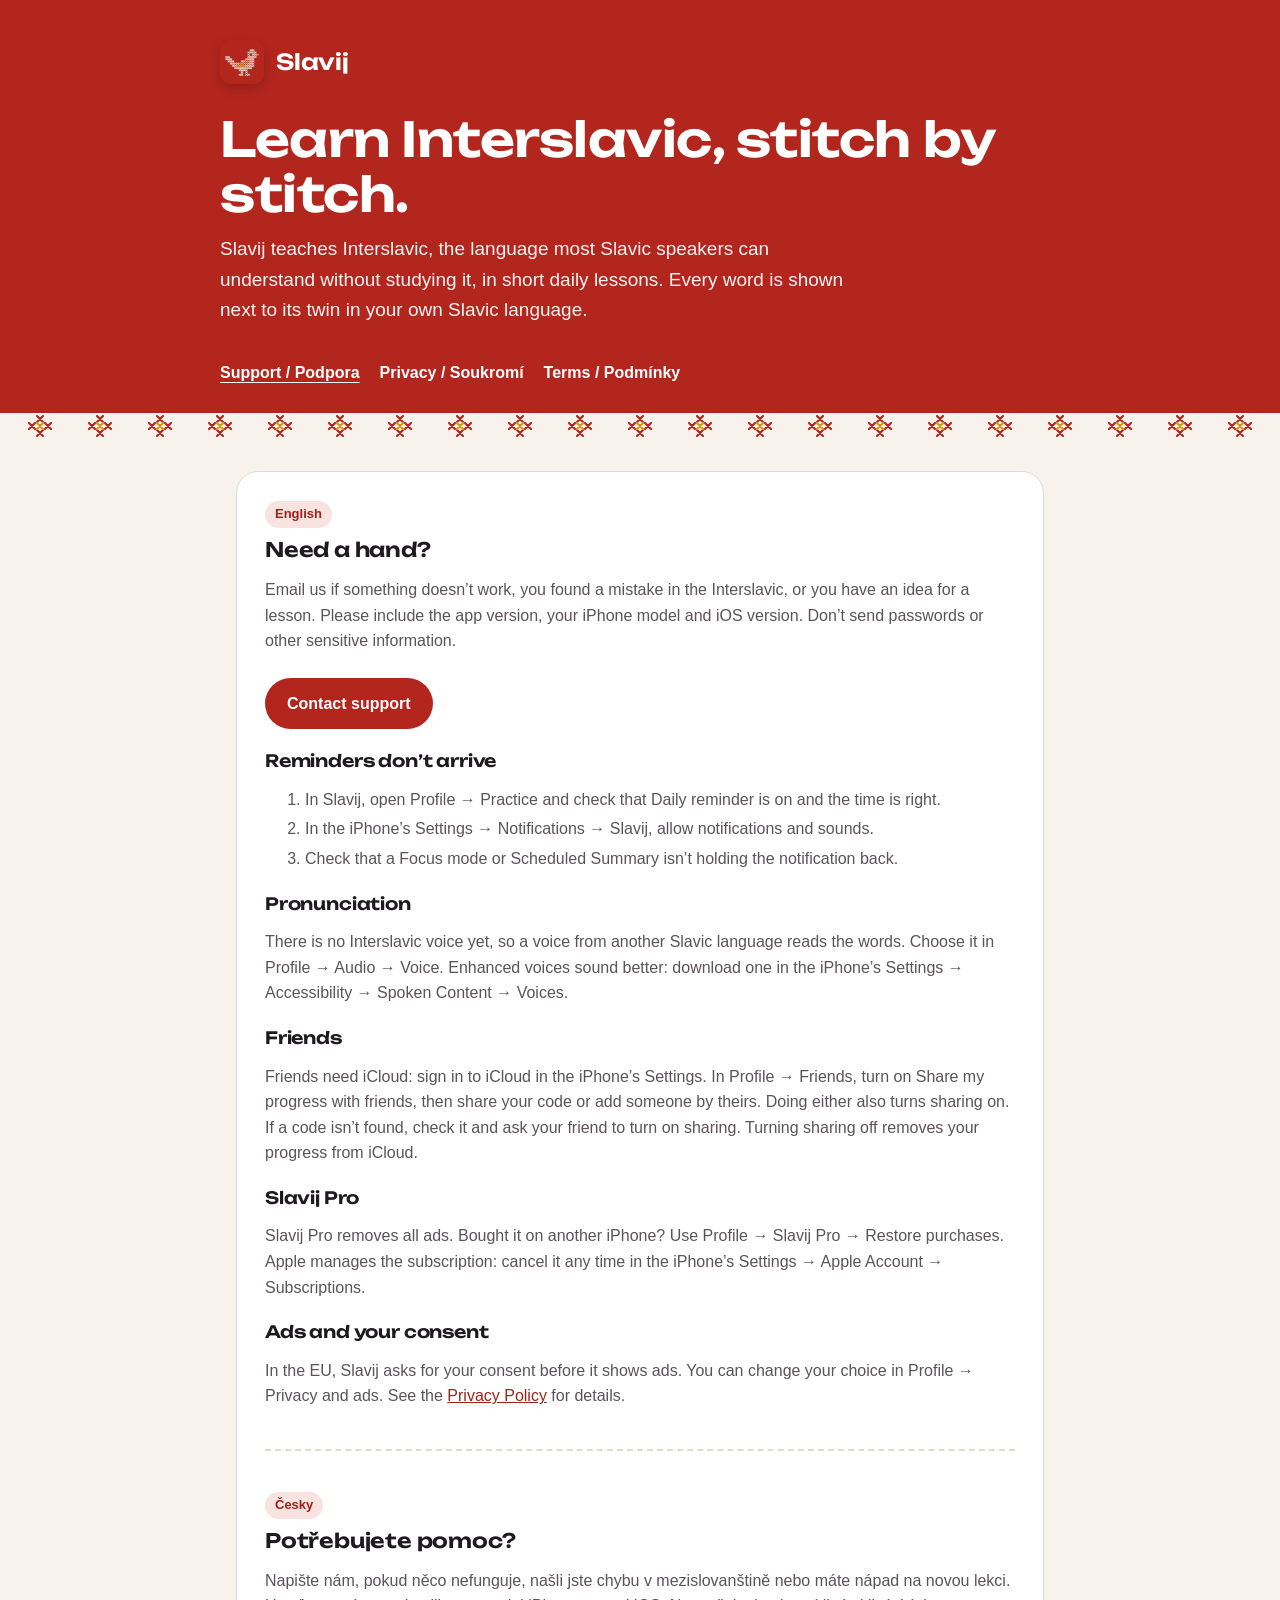
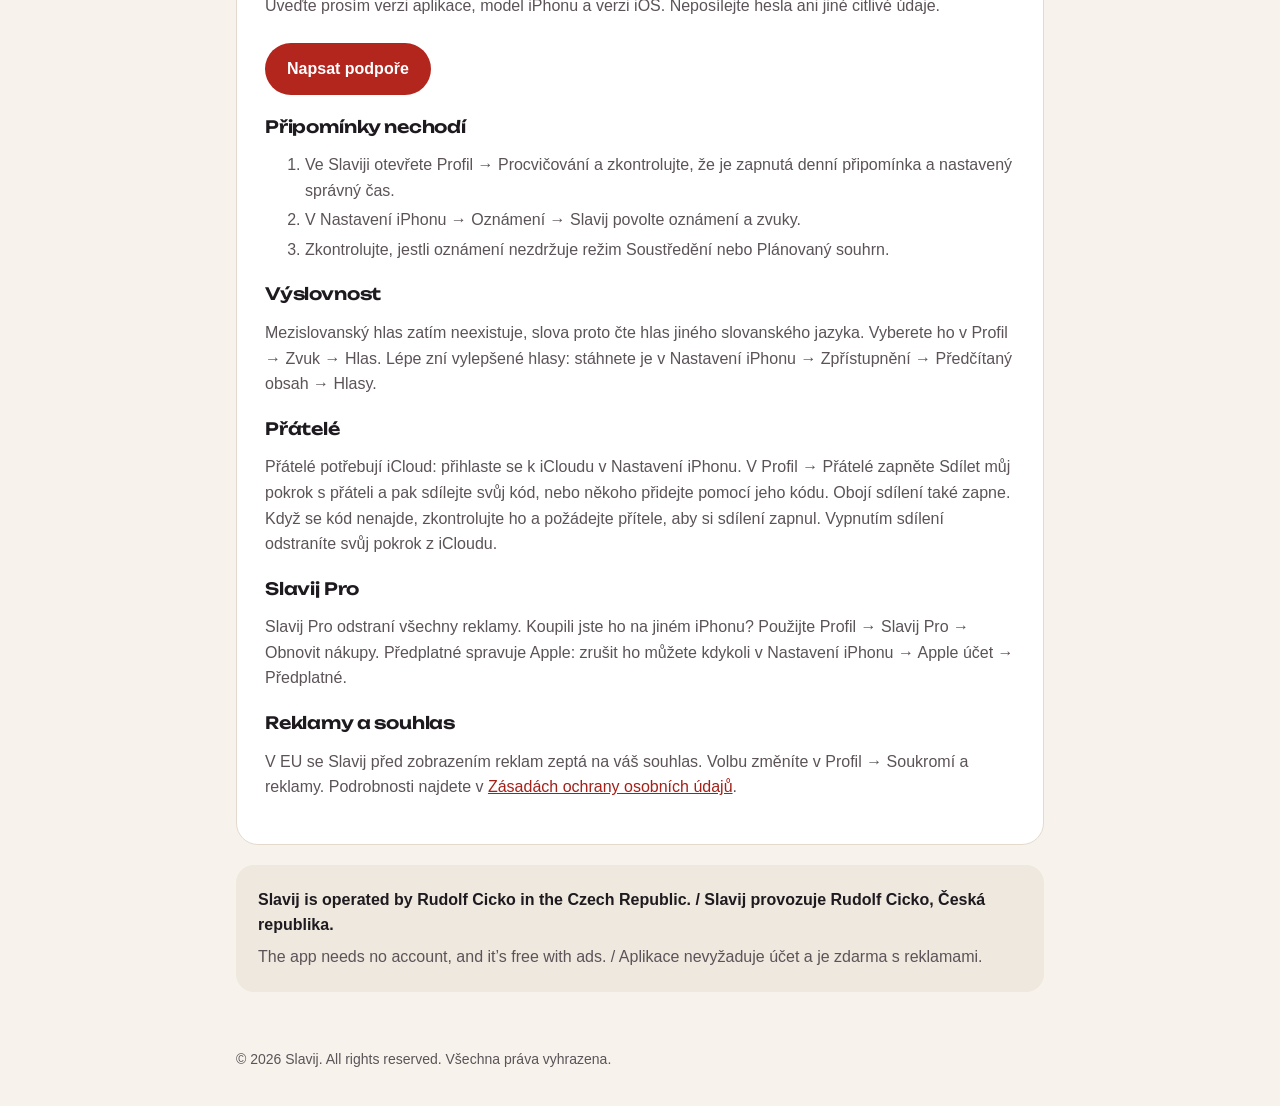
==== index.html @ 44ebeb4c "Site: support, privacy policy and terms pages English and Czech, styled like the Slavij app. Copied " ====
<!doctype html>
<html lang="en">
  <head>
    <meta charset="utf-8">
    <meta name="viewport" content="width=device-width, initial-scale=1">
    <title>Slavij – Support / Podpora</title>
    <meta name="description" content="Support for Slavij, an app for learning Interslavic. Podpora aplikace Slavij pro výuku mezislovanštiny.">
    <link rel="stylesheet" href="styles.css">
    <link rel="icon" href="icon.png">
    <link rel="apple-touch-icon" href="icon.png">
  </head>
  <body>
    <header>
      <div class="wrap">
        <div class="brand"><img src="icon.png" alt=""> Slavij</div>
        <div class="hero">
          <h1>Learn Interslavic, stitch by stitch.</h1>
          <p>Slavij teaches Interslavic, the language most Slavic speakers can understand without studying it, in short daily lessons. Every word is shown next to its twin in your own Slavic language.</p>
        </div>
        <nav aria-label="Site"><a href="index.html" aria-current="page">Support / Podpora</a><a href="privacy.html">Privacy / Soukromí</a><a href="terms.html">Terms / Podmínky</a></nav>
      </div>
    </header>
    <div class="hem" aria-hidden="true"></div>
    <main>
      <section class="card">
        <span class="lang">English</span>
        <h2 style="margin-top:0">Need a hand?</h2>
        <p>Email us if something doesn’t work, you found a mistake in the Interslavic, or you have an idea for a lesson. Please include the app version, your iPhone model and iOS version. Don’t send passwords or other sensitive information.</p>
        <a class="button" href="mailto:rudolfcickodev@gmail.com?subject=Slavij%20support">Contact support</a>

        <h3>Reminders don’t arrive</h3>
        <ol>
          <li>In Slavij, open Profile → Practice and check that Daily reminder is on and the time is right.</li>
          <li>In the iPhone’s Settings → Notifications → Slavij, allow notifications and sounds.</li>
          <li>Check that a Focus mode or Scheduled Summary isn’t holding the notification back.</li>
        </ol>

        <h3>Pronunciation</h3>
        <p>There is no Interslavic voice yet, so a voice from another Slavic language reads the words. Choose it in Profile → Audio → Voice. Enhanced voices sound better: download one in the iPhone’s Settings → Accessibility → Spoken Content → Voices.</p>

        <h3>Friends</h3>
        <p>Friends need iCloud: sign in to iCloud in the iPhone’s Settings. In Profile → Friends, turn on Share my progress with friends, then share your code or add someone by theirs. Doing either also turns sharing on. If a code isn’t found, check it and ask your friend to turn on sharing. Turning sharing off removes your progress from iCloud.</p>

        <h3>Slavij Pro</h3>
        <p>Slavij Pro removes all ads. Bought it on another iPhone? Use Profile → Slavij Pro → Restore purchases. Apple manages the subscription: cancel it any time in the iPhone’s Settings → Apple Account → Subscriptions.</p>

        <h3>Ads and your consent</h3>
        <p>In the EU, Slavij asks for your consent before it shows ads. You can change your choice in Profile → Privacy and ads. See the <a href="privacy.html">Privacy Policy</a> for details.</p>

        <hr>

        <span class="lang">Česky</span>
        <h2 style="margin-top:0">Potřebujete pomoc?</h2>
        <p>Napište nám, pokud něco nefunguje, našli jste chybu v mezislovanštině nebo máte nápad na novou lekci. Uveďte prosím verzi aplikace, model iPhonu a verzi iOS. Neposílejte hesla ani jiné citlivé údaje.</p>
        <a class="button" href="mailto:rudolfcickodev@gmail.com?subject=Slavij%20%E2%80%93%20podpora">Napsat podpoře</a>

        <h3>Připomínky nechodí</h3>
        <ol>
          <li>Ve Slaviji otevřete Profil → Procvičování a zkontrolujte, že je zapnutá denní připomínka a nastavený správný čas.</li>
          <li>V Nastavení iPhonu → Oznámení → Slavij povolte oznámení a zvuky.</li>
          <li>Zkontrolujte, jestli oznámení nezdržuje režim Soustředění nebo Plánovaný souhrn.</li>
        </ol>

        <h3>Výslovnost</h3>
        <p>Mezislovanský hlas zatím neexistuje, slova proto čte hlas jiného slovanského jazyka. Vyberete ho v Profil → Zvuk → Hlas. Lépe zní vylepšené hlasy: stáhnete je v Nastavení iPhonu → Zpřístupnění → Předčítaný obsah → Hlasy.</p>

        <h3>Přátelé</h3>
        <p>Přátelé potřebují iCloud: přihlaste se k iCloudu v Nastavení iPhonu. V Profil → Přátelé zapněte Sdílet můj pokrok s přáteli a pak sdílejte svůj kód, nebo někoho přidejte pomocí jeho kódu. Obojí sdílení také zapne. Když se kód nenajde, zkontrolujte ho a požádejte přítele, aby si sdílení zapnul. Vypnutím sdílení odstraníte svůj pokrok z iCloudu.</p>

        <h3>Slavij Pro</h3>
        <p>Slavij Pro odstraní všechny reklamy. Koupili jste ho na jiném iPhonu? Použijte Profil → Slavij Pro → Obnovit nákupy. Předplatné spravuje Apple: zrušit ho můžete kdykoli v Nastavení iPhonu → Apple účet → Předplatné.</p>

        <h3>Reklamy a souhlas</h3>
        <p>V EU se Slavij před zobrazením reklam zeptá na váš souhlas. Volbu změníte v Profil → Soukromí a reklamy. Podrobnosti najdete v <a href="privacy.html">Zásadách ochrany osobních údajů</a>.</p>
      </section>
      <section class="contact">
        <strong>Slavij is operated by Rudolf Cicko in the Czech Republic. / Slavij provozuje Rudolf Cicko, Česká republika.</strong>
        <p>The app needs no account, and it’s free with ads. / Aplikace nevyžaduje účet a je zdarma s reklamami.</p>
      </section>
    </main>
    <footer>© 2026 Slavij. All rights reserved. Všechna práva vyhrazena.</footer>
  </body>
</html>
---- styles.css ----
/* Slavij support pages: the app's "linen and cross-stitch" look (see design/README.md). */

@font-face {
  font-family: "Unbounded";
  src: url("fonts/Unbounded-SemiBold.ttf") format("truetype");
  font-weight: 600;
  font-display: swap;
}

:root {
  color-scheme: light;
  --ground: #F7F3EC;
  --surface: #FFFFFF;
  --surface-2: #EEE8DE;
  --ink: #1E1A1F;
  --muted: #5B5358;
  --line: #E3DACD;
  --rowan: #B3261E;
  --on-rowan: #FFFFFF;
  --rowan-soft: #F8E3E0;
  --rowan-ink: #A32019;
  --ochre: #D9961A;
  --pine: #2E6B4C;
  --header: #B3261E;
  --on-header: #FFFFFF;
}

@media (prefers-color-scheme: dark) {
  :root {
    color-scheme: dark;
    --ground: #141215;
    --surface: #1F1C20;
    --surface-2: #2B272C;
    --ink: #F4EFE8;
    --muted: #B5ACA9;
    --line: #3A3438;
    --rowan: #E5554A;
    --on-rowan: #1A0E0D;
    --rowan-soft: #3A1E1C;
    --rowan-ink: #F07A70;
    --ochre: #E8AE3A;
    --pine: #5CB287;
    --header: #8A1E17;
    --on-header: #FFF4F0;
  }
}

* { box-sizing: border-box; }

body {
  margin: 0;
  font-family: -apple-system, BlinkMacSystemFont, "Segoe UI", Roboto, sans-serif;
  background: var(--ground);
  color: var(--ink);
  line-height: 1.6;
  -webkit-text-size-adjust: 100%;
}

a { color: var(--rowan-ink); }

h1, h2, h3, .brand {
  font-family: "Unbounded", -apple-system, BlinkMacSystemFont, sans-serif;
  font-weight: 600;
  line-height: 1.15;
  letter-spacing: -0.01em;
}

.wrap { max-width: 840px; margin: 0 auto; }

header {
  background: var(--header);
  color: var(--on-header);
  padding: 40px 16px 0;
}

.brand { display: flex; align-items: center; gap: 12px; font-size: 22px; }
.brand img { width: 44px; height: 44px; border-radius: 11px; box-shadow: 0 4px 12px rgba(0, 0, 0, .2); }

.hero h1 { font-size: clamp(30px, 7vw, 48px); margin: 28px 0 12px; }
.hero p { font-size: 19px; max-width: 640px; margin: 0; color: var(--on-header); opacity: .95; }

nav { display: flex; flex-wrap: wrap; gap: 4px 20px; margin-top: 24px; padding-bottom: 18px; }
nav a { color: var(--on-header); font-weight: 700; text-decoration: none; padding: 10px 0; }
nav a:hover, nav a[aria-current="page"] { text-decoration: underline; text-underline-offset: 4px; }

/* The embroidered hem: a row of cross-stitched diamonds along the bottom of the header. */
.hem {
  height: 26px;
  background-color: var(--ground);
  background-image: url("data:image/svg+xml,%3Csvg xmlns='http://www.w3.org/2000/svg' width='60' height='26' viewBox='0 0 60 26'%3E%3Cg stroke-width='2.2' stroke-linecap='round'%3E%3Cg stroke='%23B3261E'%3E%3Cpath d='M27 3l6 6M33 3l-6 6M19 10l6 6M25 10l-6 6M35 10l6 6M41 10l-6 6M27 17l6 6M33 17l-6 6'/%3E%3C/g%3E%3Cpath stroke='%23D9961A' d='M27 10l6 6M33 10l-6 6'/%3E%3C/g%3E%3C/svg%3E");
  background-repeat: repeat-x;
  background-position: center;
}

main { max-width: 840px; margin: 0 auto; padding: 32px 16px 56px; }

.card {
  background: var(--surface);
  border: 1px solid var(--line);
  border-radius: 22px;
  padding: 28px;
}

h1 { font-size: 30px; margin: 0 0 12px; }
h2 { font-size: 20px; margin: 30px 0 8px; }
h3 { font-size: 17px; margin: 22px 0 6px; }
p, li { color: var(--muted); }
li + li { margin-top: 4px; }
strong { color: var(--ink); }

.lang {
  display: inline-block;
  font-size: 13px;
  font-weight: 700;
  color: var(--rowan-ink);
  background: var(--rowan-soft);
  padding: 3px 10px;
  border-radius: 999px;
  margin-bottom: 10px;
}

hr { border: none; border-top: 2px dashed var(--line); margin: 40px 0; }

.contact {
  background: var(--surface-2);
  border-radius: 18px;
  padding: 22px;
  margin-top: 20px;
}
.contact p { margin: 6px 0 0; }

.button {
  display: inline-block;
  margin-top: 8px;
  padding: 13px 22px;
  min-height: 44px;
  color: var(--on-rowan);
  background: var(--rowan);
  border-radius: 999px;
  font-weight: 700;
  text-decoration: none;
}

footer { max-width: 840px; margin: 0 auto; padding: 0 16px 36px; color: var(--muted); font-size: 14px; }

@media (max-width: 540px) {
  header { padding-top: 28px; }
  .card { padding: 20px; border-radius: 18px; }
  main { padding-top: 24px; }
}
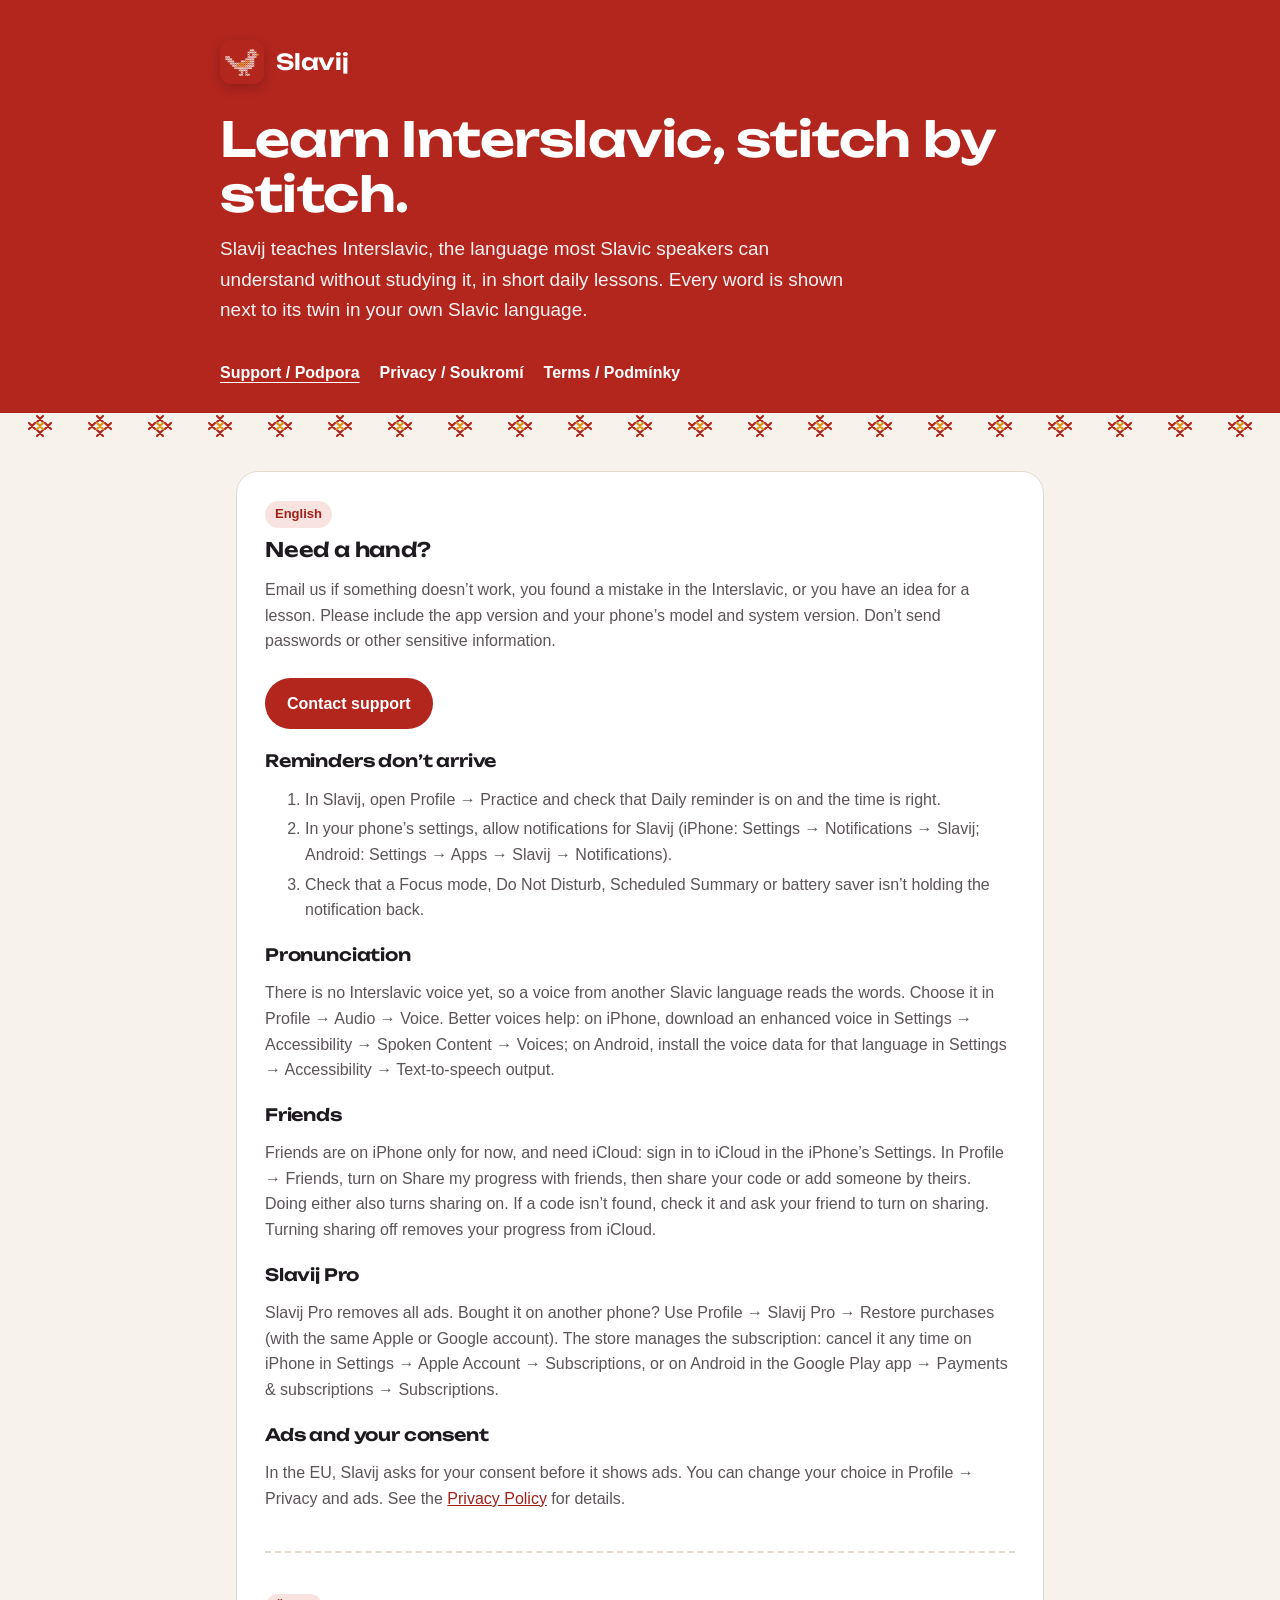
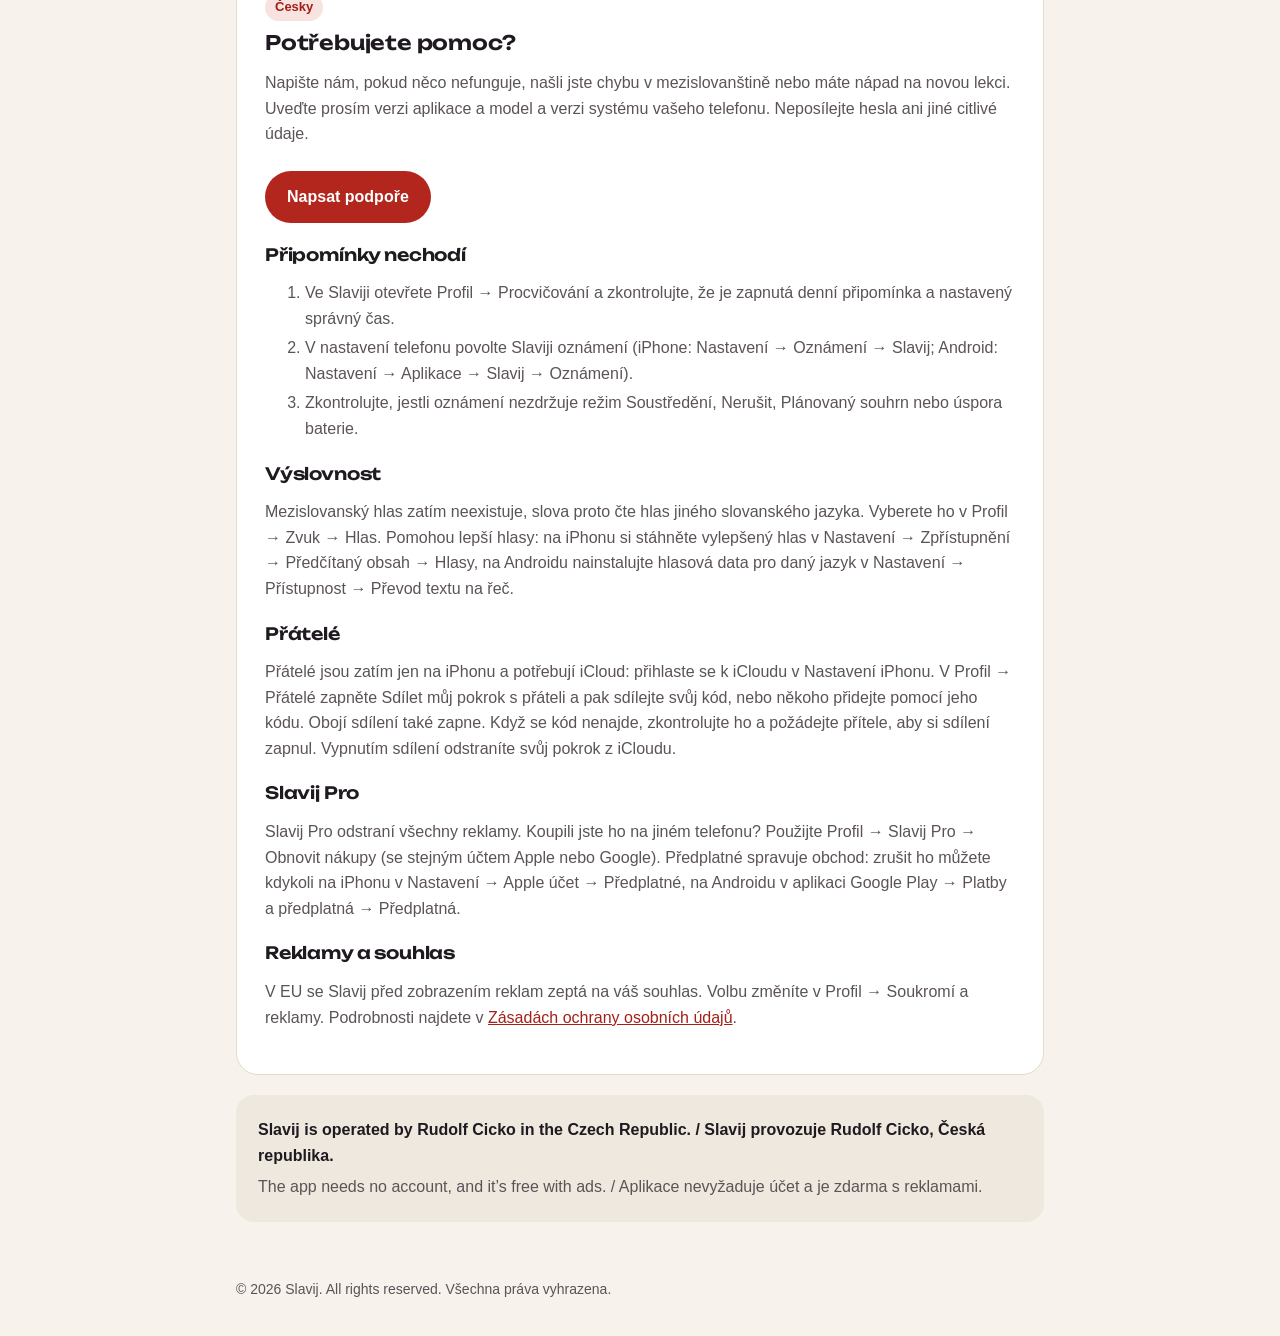
==== commit 0a093f8e: "Site: cover the Android app Google Play billing and cancellation, the Android advertising ID, Androi" ====
--- a/index.html
+++ b/index.html
@@ -25,24 +25,24 @@
       <section class="card">
         <span class="lang">English</span>
         <h2 style="margin-top:0">Need a hand?</h2>
-        <p>Email us if something doesn’t work, you found a mistake in the Interslavic, or you have an idea for a lesson. Please include the app version, your iPhone model and iOS version. Don’t send passwords or other sensitive information.</p>
+        <p>Email us if something doesn’t work, you found a mistake in the Interslavic, or you have an idea for a lesson. Please include the app version and your phone’s model and system version. Don’t send passwords or other sensitive information.</p>
         <a class="button" href="mailto:rudolfcickodev@gmail.com?subject=Slavij%20support">Contact support</a>
 
         <h3>Reminders don’t arrive</h3>
         <ol>
           <li>In Slavij, open Profile → Practice and check that Daily reminder is on and the time is right.</li>
-          <li>In the iPhone’s Settings → Notifications → Slavij, allow notifications and sounds.</li>
-          <li>Check that a Focus mode or Scheduled Summary isn’t holding the notification back.</li>
+          <li>In your phone’s settings, allow notifications for Slavij (iPhone: Settings → Notifications → Slavij; Android: Settings → Apps → Slavij → Notifications).</li>
+          <li>Check that a Focus mode, Do Not Disturb, Scheduled Summary or battery saver isn’t holding the notification back.</li>
         </ol>
 
         <h3>Pronunciation</h3>
-        <p>There is no Interslavic voice yet, so a voice from another Slavic language reads the words. Choose it in Profile → Audio → Voice. Enhanced voices sound better: download one in the iPhone’s Settings → Accessibility → Spoken Content → Voices.</p>
+        <p>There is no Interslavic voice yet, so a voice from another Slavic language reads the words. Choose it in Profile → Audio → Voice. Better voices help: on iPhone, download an enhanced voice in Settings → Accessibility → Spoken Content → Voices; on Android, install the voice data for that language in Settings → Accessibility → Text-to-speech output.</p>
 
         <h3>Friends</h3>
-        <p>Friends need iCloud: sign in to iCloud in the iPhone’s Settings. In Profile → Friends, turn on Share my progress with friends, then share your code or add someone by theirs. Doing either also turns sharing on. If a code isn’t found, check it and ask your friend to turn on sharing. Turning sharing off removes your progress from iCloud.</p>
+        <p>Friends are on iPhone only for now, and need iCloud: sign in to iCloud in the iPhone’s Settings. In Profile → Friends, turn on Share my progress with friends, then share your code or add someone by theirs. Doing either also turns sharing on. If a code isn’t found, check it and ask your friend to turn on sharing. Turning sharing off removes your progress from iCloud.</p>
 
         <h3>Slavij Pro</h3>
-        <p>Slavij Pro removes all ads. Bought it on another iPhone? Use Profile → Slavij Pro → Restore purchases. Apple manages the subscription: cancel it any time in the iPhone’s Settings → Apple Account → Subscriptions.</p>
+        <p>Slavij Pro removes all ads. Bought it on another phone? Use Profile → Slavij Pro → Restore purchases (with the same Apple or Google account). The store manages the subscription: cancel it any time on iPhone in Settings → Apple Account → Subscriptions, or on Android in the Google Play app → Payments &amp; subscriptions → Subscriptions.</p>
 
         <h3>Ads and your consent</h3>
         <p>In the EU, Slavij asks for your consent before it shows ads. You can change your choice in Profile → Privacy and ads. See the <a href="privacy.html">Privacy Policy</a> for details.</p>
@@ -51,24 +51,24 @@
 
         <span class="lang">Česky</span>
         <h2 style="margin-top:0">Potřebujete pomoc?</h2>
-        <p>Napište nám, pokud něco nefunguje, našli jste chybu v mezislovanštině nebo máte nápad na novou lekci. Uveďte prosím verzi aplikace, model iPhonu a verzi iOS. Neposílejte hesla ani jiné citlivé údaje.</p>
+        <p>Napište nám, pokud něco nefunguje, našli jste chybu v mezislovanštině nebo máte nápad na novou lekci. Uveďte prosím verzi aplikace a model a verzi systému vašeho telefonu. Neposílejte hesla ani jiné citlivé údaje.</p>
         <a class="button" href="mailto:rudolfcickodev@gmail.com?subject=Slavij%20%E2%80%93%20podpora">Napsat podpoře</a>
 
         <h3>Připomínky nechodí</h3>
         <ol>
           <li>Ve Slaviji otevřete Profil → Procvičování a zkontrolujte, že je zapnutá denní připomínka a nastavený správný čas.</li>
-          <li>V Nastavení iPhonu → Oznámení → Slavij povolte oznámení a zvuky.</li>
-          <li>Zkontrolujte, jestli oznámení nezdržuje režim Soustředění nebo Plánovaný souhrn.</li>
+          <li>V nastavení telefonu povolte Slaviji oznámení (iPhone: Nastavení → Oznámení → Slavij; Android: Nastavení → Aplikace → Slavij → Oznámení).</li>
+          <li>Zkontrolujte, jestli oznámení nezdržuje režim Soustředění, Nerušit, Plánovaný souhrn nebo úspora baterie.</li>
         </ol>
 
         <h3>Výslovnost</h3>
-        <p>Mezislovanský hlas zatím neexistuje, slova proto čte hlas jiného slovanského jazyka. Vyberete ho v Profil → Zvuk → Hlas. Lépe zní vylepšené hlasy: stáhnete je v Nastavení iPhonu → Zpřístupnění → Předčítaný obsah → Hlasy.</p>
+        <p>Mezislovanský hlas zatím neexistuje, slova proto čte hlas jiného slovanského jazyka. Vyberete ho v Profil → Zvuk → Hlas. Pomohou lepší hlasy: na iPhonu si stáhněte vylepšený hlas v Nastavení → Zpřístupnění → Předčítaný obsah → Hlasy, na Androidu nainstalujte hlasová data pro daný jazyk v Nastavení → Přístupnost → Převod textu na řeč.</p>
 
         <h3>Přátelé</h3>
-        <p>Přátelé potřebují iCloud: přihlaste se k iCloudu v Nastavení iPhonu. V Profil → Přátelé zapněte Sdílet můj pokrok s přáteli a pak sdílejte svůj kód, nebo někoho přidejte pomocí jeho kódu. Obojí sdílení také zapne. Když se kód nenajde, zkontrolujte ho a požádejte přítele, aby si sdílení zapnul. Vypnutím sdílení odstraníte svůj pokrok z iCloudu.</p>
+        <p>Přátelé jsou zatím jen na iPhonu a potřebují iCloud: přihlaste se k iCloudu v Nastavení iPhonu. V Profil → Přátelé zapněte Sdílet můj pokrok s přáteli a pak sdílejte svůj kód, nebo někoho přidejte pomocí jeho kódu. Obojí sdílení také zapne. Když se kód nenajde, zkontrolujte ho a požádejte přítele, aby si sdílení zapnul. Vypnutím sdílení odstraníte svůj pokrok z iCloudu.</p>
 
         <h3>Slavij Pro</h3>
-        <p>Slavij Pro odstraní všechny reklamy. Koupili jste ho na jiném iPhonu? Použijte Profil → Slavij Pro → Obnovit nákupy. Předplatné spravuje Apple: zrušit ho můžete kdykoli v Nastavení iPhonu → Apple účet → Předplatné.</p>
+        <p>Slavij Pro odstraní všechny reklamy. Koupili jste ho na jiném telefonu? Použijte Profil → Slavij Pro → Obnovit nákupy (se stejným účtem Apple nebo Google). Předplatné spravuje obchod: zrušit ho můžete kdykoli na iPhonu v Nastavení → Apple účet → Předplatné, na Androidu v aplikaci Google Play → Platby a předplatná → Předplatná.</p>
 
         <h3>Reklamy a souhlas</h3>
         <p>V EU se Slavij před zobrazením reklam zeptá na váš souhlas. Volbu změníte v Profil → Soukromí a reklamy. Podrobnosti najdete v <a href="privacy.html">Zásadách ochrany osobních údajů</a>.</p>
